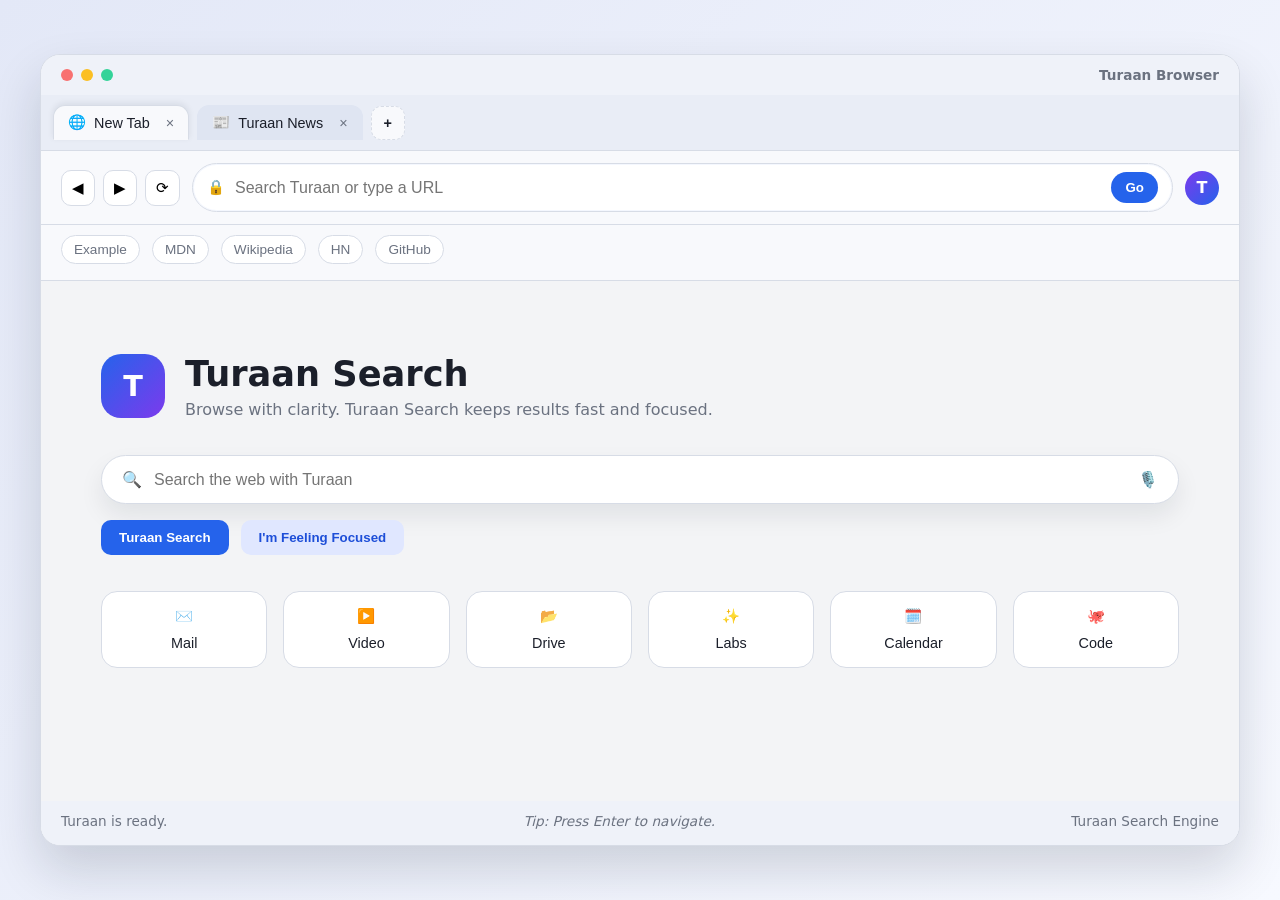
==== index.html @ 193fd41f "Add Turaan search results page" ====
<!DOCTYPE html>
<html lang="en">
  <head>
    <meta charset="UTF-8" />
    <meta name="viewport" content="width=device-width, initial-scale=1.0" />
    <title>Turaan Browser</title>
    <link rel="stylesheet" href="styles.css" />
  </head>
  <body>
    <div class="window">
      <header class="window__top">
        <div class="window__controls">
          <span class="control control--close" aria-hidden="true"></span>
          <span class="control control--min" aria-hidden="true"></span>
          <span class="control control--max" aria-hidden="true"></span>
        </div>
        <div class="window__title">Turaan Browser</div>
      </header>

      <section class="tabs">
        <button class="tab tab--active" data-action="newtab">
          <span class="tab__icon">🌐</span>
          <span>New Tab</span>
          <span class="tab__close">×</span>
        </button>
        <button class="tab">
          <span class="tab__icon">📰</span>
          <span>Turaan News</span>
          <span class="tab__close">×</span>
        </button>
        <button class="tab tab--add" aria-label="Add tab">+</button>
      </section>

      <section class="omnibox">
        <div class="omnibox__nav">
          <button class="icon-button" data-action="back" aria-label="Go back">
            ◀
          </button>
          <button class="icon-button" data-action="forward" aria-label="Go forward">
            ▶
          </button>
          <button class="icon-button" data-action="refresh" aria-label="Refresh">
            ⟳
          </button>
        </div>
        <div class="omnibox__input">
          <span class="omnibox__lock">🔒</span>
          <input
            id="address"
            name="address"
            type="text"
            autocomplete="off"
            spellcheck="false"
            placeholder="Search Turaan or type a URL"
          />
          <button class="omnibox__cta" type="button" data-action="go">
            Go
          </button>
        </div>
        <div class="omnibox__profile">
          <span class="profile">T</span>
        </div>
      </section>

      <section class="bookmarks">
        <button class="bookmark" data-url="https://example.com">Example</button>
        <button class="bookmark" data-url="https://developer.mozilla.org">
          MDN
        </button>
        <button class="bookmark" data-url="https://www.wikipedia.org">
          Wikipedia
        </button>
        <button class="bookmark" data-url="https://news.ycombinator.com">
          HN
        </button>
        <button class="bookmark" data-url="https://github.com">GitHub</button>
      </section>

      <main class="content">
        <section class="newtab" id="newtab">
          <div class="newtab__brand">
            <span class="brand__mark">T</span>
            <div>
              <h1>Turaan Search</h1>
              <p>Browse with clarity. Turaan Search keeps results fast and focused.</p>
            </div>
          </div>
          <form class="search" id="search-form">
            <div class="search__field">
              <span class="search__icon">🔍</span>
              <input
                id="search-input"
                type="text"
                placeholder="Search the web with Turaan"
                autocomplete="off"
              />
              <button class="search__mic" type="button" aria-label="Voice search">
                🎙️
              </button>
            </div>
            <div class="search__actions">
              <button class="button" type="submit">Turaan Search</button>
              <button class="button button--ghost" type="button">
                I'm Feeling Focused
              </button>
            </div>
          </form>
          <div class="shortcuts">
            <button class="shortcut" data-url="https://mail.google.com">
              <span>✉️</span>
              <span>Mail</span>
            </button>
            <button class="shortcut" data-url="https://www.youtube.com">
              <span>▶️</span>
              <span>Video</span>
            </button>
            <button class="shortcut" data-url="https://www.thedrive.com">
              <span>📂</span>
              <span>Drive</span>
            </button>
            <button class="shortcut" data-url="https://openai.com">
              <span>✨</span>
              <span>Labs</span>
            </button>
            <button class="shortcut" data-url="https://calendar.google.com">
              <span>🗓️</span>
              <span>Calendar</span>
            </button>
            <button class="shortcut" data-url="https://github.com">
              <span>🐙</span>
              <span>Code</span>
            </button>
          </div>
        </section>

        <iframe
          class="browser__frame"
          id="browser-frame"
          title="Turaan Browser Frame"
        ></iframe>
      </main>

      <footer class="statusbar">
        <span id="status">Turaan is ready.</span>
        <span class="statusbar__hint">Tip: Press Enter to navigate.</span>
        <span class="statusbar__note">Turaan Search Engine</span>
      </footer>
    </div>

    <script src="app.js"></script>
  </body>
</html>
---- styles.css ----
:root {
  color-scheme: light;
  font-family: "Inter", "Segoe UI", system-ui, sans-serif;
  --bg: #eef0f7;
  --window: #f8f9fc;
  --card: #ffffff;
  --text: #1b1f2a;
  --muted: #6b7280;
  --primary: #2563eb;
  --primary-dark: #1d4ed8;
  --accent: #7c3aed;
  --border: #d7dce6;
  --shadow: 0 24px 50px rgba(15, 23, 42, 0.16);
}

* {
  box-sizing: border-box;
  margin: 0;
  padding: 0;
}

body {
  background: linear-gradient(135deg, #e3e8f7, #f7f9ff);
  color: var(--text);
  min-height: 100vh;
  display: flex;
  align-items: center;
  justify-content: center;
  padding: 32px;
}

.window {
  width: min(1200px, 100%);
  background: var(--window);
  border-radius: 20px;
  box-shadow: var(--shadow);
  display: flex;
  flex-direction: column;
  overflow: hidden;
  border: 1px solid var(--border);
}

.window__top {
  display: flex;
  align-items: center;
  justify-content: space-between;
  padding: 12px 20px;
  background: #eff2f9;
}

.window__controls {
  display: flex;
  gap: 8px;
}

.control {
  width: 12px;
  height: 12px;
  border-radius: 50%;
  background: #d1d5db;
}

.control--close {
  background: #f87171;
}

.control--min {
  background: #fbbf24;
}

.control--max {
  background: #34d399;
}

.window__title {
  font-weight: 600;
  color: var(--muted);
  font-size: 0.85rem;
}

.tabs {
  display: flex;
  align-items: center;
  gap: 8px;
  padding: 10px 12px;
  background: #e9edf6;
  border-bottom: 1px solid var(--border);
}

.tab {
  border: 1px solid transparent;
  background: #dfe5f2;
  color: var(--text);
  padding: 8px 14px;
  border-radius: 12px 12px 0 0;
  display: inline-flex;
  align-items: center;
  gap: 8px;
  font-size: 0.9rem;
  cursor: pointer;
  transition: all 0.2s ease;
}

.tab__icon {
  font-size: 0.9rem;
}

.tab__close {
  color: var(--muted);
  margin-left: 8px;
}

.tab--active {
  background: var(--window);
  border-color: var(--border);
  border-bottom-color: var(--window);
  box-shadow: 0 -2px 6px rgba(15, 23, 42, 0.08);
}

.tab--add {
  padding: 8px 12px;
  border-radius: 10px;
  background: #f8f9fc;
  border: 1px dashed var(--border);
  font-weight: 600;
}

.omnibox {
  display: flex;
  align-items: center;
  gap: 12px;
  padding: 12px 20px;
  background: var(--window);
  border-bottom: 1px solid var(--border);
}

.omnibox__nav {
  display: flex;
  gap: 8px;
}

.icon-button {
  border: 1px solid var(--border);
  background: #fff;
  padding: 8px 10px;
  border-radius: 10px;
  font-size: 0.95rem;
  cursor: pointer;
  transition: all 0.2s ease;
}

.icon-button:hover {
  border-color: var(--primary);
  color: var(--primary);
  transform: translateY(-1px);
}

.omnibox__input {
  flex: 1;
  display: flex;
  align-items: center;
  gap: 10px;
  background: #ffffff;
  border: 1px solid var(--border);
  padding: 8px 14px;
  border-radius: 999px;
  box-shadow: inset 0 0 0 1px rgba(37, 99, 235, 0.05);
}

.omnibox__input input {
  flex: 1;
  border: none;
  background: transparent;
  font-size: 1rem;
  outline: none;
  color: var(--text);
}

.omnibox__lock {
  font-size: 0.9rem;
}

.omnibox__cta {
  border: none;
  background: var(--primary);
  color: white;
  padding: 8px 14px;
  border-radius: 999px;
  font-weight: 600;
  cursor: pointer;
  transition: background 0.2s ease;
}

.omnibox__cta:hover {
  background: var(--primary-dark);
}

.profile {
  width: 34px;
  height: 34px;
  border-radius: 50%;
  background: linear-gradient(135deg, var(--accent), var(--primary));
  color: white;
  display: grid;
  place-items: center;
  font-weight: 700;
}

.bookmarks {
  display: flex;
  flex-wrap: wrap;
  gap: 12px;
  padding: 10px 20px 16px;
  background: var(--window);
  border-bottom: 1px solid var(--border);
}

.bookmark {
  border: 1px solid var(--border);
  background: #fff;
  padding: 6px 12px;
  border-radius: 999px;
  font-size: 0.85rem;
  cursor: pointer;
  color: var(--muted);
  transition: all 0.2s ease;
}

.bookmark:hover {
  border-color: var(--primary);
  color: var(--primary);
}

.content {
  position: relative;
  background: #f3f4f6;
  min-height: 520px;
}

.newtab {
  padding: 72px 60px 80px;
  display: flex;
  flex-direction: column;
  gap: 36px;
}

.newtab.hidden {
  display: none;
}

.newtab__brand {
  display: flex;
  align-items: center;
  gap: 20px;
}

.brand__mark {
  width: 64px;
  height: 64px;
  border-radius: 20px;
  background: linear-gradient(135deg, var(--primary), var(--accent));
  color: white;
  display: grid;
  place-items: center;
  font-size: 1.8rem;
  font-weight: 700;
}

.newtab__brand h1 {
  font-size: 2.2rem;
}

.newtab__brand p {
  color: var(--muted);
  margin-top: 6px;
}

.search {
  display: flex;
  flex-direction: column;
  gap: 16px;
}

.search__field {
  display: flex;
  align-items: center;
  gap: 12px;
  background: white;
  border: 1px solid var(--border);
  border-radius: 999px;
  padding: 14px 20px;
  box-shadow: 0 12px 24px rgba(15, 23, 42, 0.08);
}

.search__field input {
  flex: 1;
  border: none;
  background: transparent;
  font-size: 1rem;
  outline: none;
}

.search__icon {
  font-size: 1rem;
}

.search__mic {
  border: none;
  background: transparent;
  font-size: 1rem;
  cursor: pointer;
}

.search__actions {
  display: flex;
  gap: 12px;
}

.button {
  border: none;
  background: var(--primary);
  color: white;
  padding: 10px 18px;
  border-radius: 10px;
  font-weight: 600;
  cursor: pointer;
  transition: background 0.2s ease;
}

.button:hover {
  background: var(--primary-dark);
}

.button--ghost {
  background: #e0e7ff;
  color: var(--primary-dark);
}

.shortcuts {
  display: grid;
  grid-template-columns: repeat(auto-fit, minmax(120px, 1fr));
  gap: 16px;
}

.shortcut {
  border: 1px solid var(--border);
  background: white;
  border-radius: 16px;
  padding: 16px;
  display: flex;
  flex-direction: column;
  align-items: center;
  gap: 10px;
  font-size: 0.9rem;
  cursor: pointer;
  color: var(--text);
  transition: all 0.2s ease;
}

.shortcut:hover {
  border-color: var(--primary);
  color: var(--primary);
  transform: translateY(-2px);
}

.browser__frame {
  width: 100%;
  height: 600px;
  border: none;
  background: #fff;
  display: none;
}

.browser__frame.visible {
  display: block;
}

.statusbar {
  display: flex;
  flex-wrap: wrap;
  justify-content: space-between;
  gap: 8px;
  padding: 12px 20px 16px;
  font-size: 0.85rem;
  color: var(--muted);
  background: #eff2f9;
}

.statusbar__hint {
  font-style: italic;
}

.statusbar__note {
  color: var(--muted);
}

.search-page {
  min-height: 100vh;
  display: flex;
  align-items: flex-start;
  justify-content: center;
  padding: 48px 24px;
  background: #f8fafc;
  color: var(--text);
}

.search-page__card {
  width: min(900px, 100%);
  background: white;
  border: 1px solid var(--border);
  border-radius: 20px;
  padding: 32px;
  box-shadow: 0 18px 36px rgba(15, 23, 42, 0.08);
}

.search-page__header {
  display: flex;
  flex-direction: column;
  gap: 12px;
  margin-bottom: 24px;
}

.search-page__title {
  font-size: 1.6rem;
  font-weight: 700;
}

.search-page__query {
  color: var(--muted);
}

.results {
  display: grid;
  gap: 18px;
}

.result {
  padding: 16px;
  border-radius: 14px;
  border: 1px solid var(--border);
  background: #f8fafc;
}

.result a {
  color: var(--primary);
  font-weight: 600;
  text-decoration: none;
}

.result a:hover {
  text-decoration: underline;
}

.result__url {
  font-size: 0.8rem;
  color: var(--muted);
  margin-top: 6px;
}

.search-page__actions {
  margin-top: 24px;
  display: flex;
  flex-wrap: wrap;
  gap: 12px;
}

.search-page__actions .button {
  text-decoration: none;
  display: inline-flex;
  align-items: center;
  justify-content: center;
}

@media (max-width: 900px) {
  .omnibox {
    flex-direction: column;
    align-items: stretch;
  }

  .omnibox__profile {
    align-self: flex-end;
  }

  .newtab {
    padding: 48px 32px 64px;
  }
}

@media (max-width: 700px) {
  .tabs {
    overflow-x: auto;
  }

  .newtab__brand {
    flex-direction: column;
    align-items: flex-start;
  }

  .search__actions {
    flex-direction: column;
    align-items: stretch;
  }
}
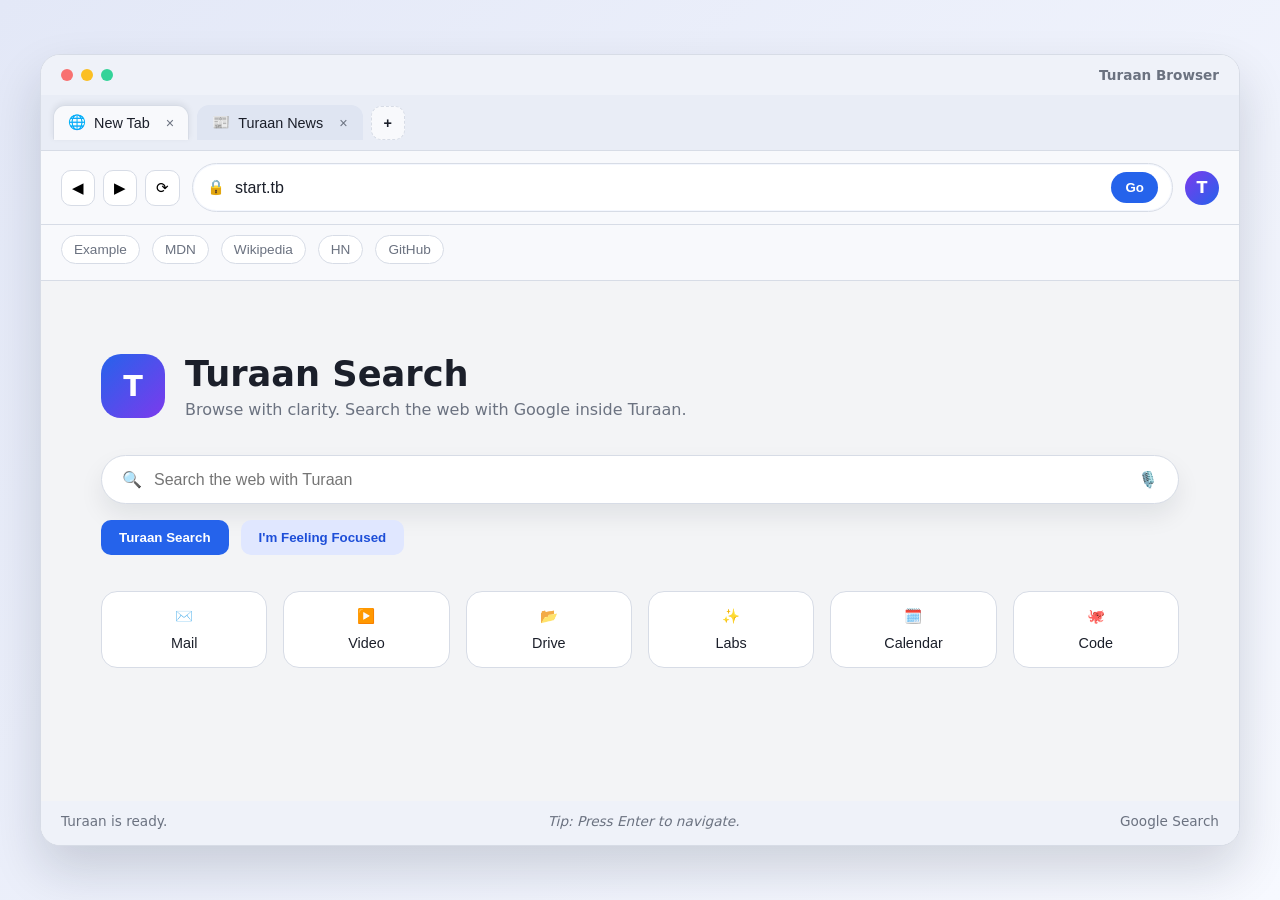
==== commit dc0e5415: "Switch Turaan search to Google and add start.tb" ====
--- a/index.html
+++ b/index.html
@@ -82,7 +82,7 @@
             <span class="brand__mark">T</span>
             <div>
               <h1>Turaan Search</h1>
-              <p>Browse with clarity. Turaan Search keeps results fast and focused.</p>
+              <p>Browse with clarity. Search the web with Google inside Turaan.</p>
             </div>
           </div>
           <form class="search" id="search-form">
@@ -143,7 +143,7 @@
       <footer class="statusbar">
         <span id="status">Turaan is ready.</span>
         <span class="statusbar__hint">Tip: Press Enter to navigate.</span>
-        <span class="statusbar__note">Turaan Search Engine</span>
+        <span class="statusbar__note">Google Search</span>
       </footer>
     </div>
 
--- a/styles.css
+++ b/styles.css
@@ -394,83 +394,6 @@
   color: var(--muted);
 }
 
-.search-page {
-  min-height: 100vh;
-  display: flex;
-  align-items: flex-start;
-  justify-content: center;
-  padding: 48px 24px;
-  background: #f8fafc;
-  color: var(--text);
-}
-
-.search-page__card {
-  width: min(900px, 100%);
-  background: white;
-  border: 1px solid var(--border);
-  border-radius: 20px;
-  padding: 32px;
-  box-shadow: 0 18px 36px rgba(15, 23, 42, 0.08);
-}
-
-.search-page__header {
-  display: flex;
-  flex-direction: column;
-  gap: 12px;
-  margin-bottom: 24px;
-}
-
-.search-page__title {
-  font-size: 1.6rem;
-  font-weight: 700;
-}
-
-.search-page__query {
-  color: var(--muted);
-}
-
-.results {
-  display: grid;
-  gap: 18px;
-}
-
-.result {
-  padding: 16px;
-  border-radius: 14px;
-  border: 1px solid var(--border);
-  background: #f8fafc;
-}
-
-.result a {
-  color: var(--primary);
-  font-weight: 600;
-  text-decoration: none;
-}
-
-.result a:hover {
-  text-decoration: underline;
-}
-
-.result__url {
-  font-size: 0.8rem;
-  color: var(--muted);
-  margin-top: 6px;
-}
-
-.search-page__actions {
-  margin-top: 24px;
-  display: flex;
-  flex-wrap: wrap;
-  gap: 12px;
-}
-
-.search-page__actions .button {
-  text-decoration: none;
-  display: inline-flex;
-  align-items: center;
-  justify-content: center;
-}
-
 @media (max-width: 900px) {
   .omnibox {
     flex-direction: column;
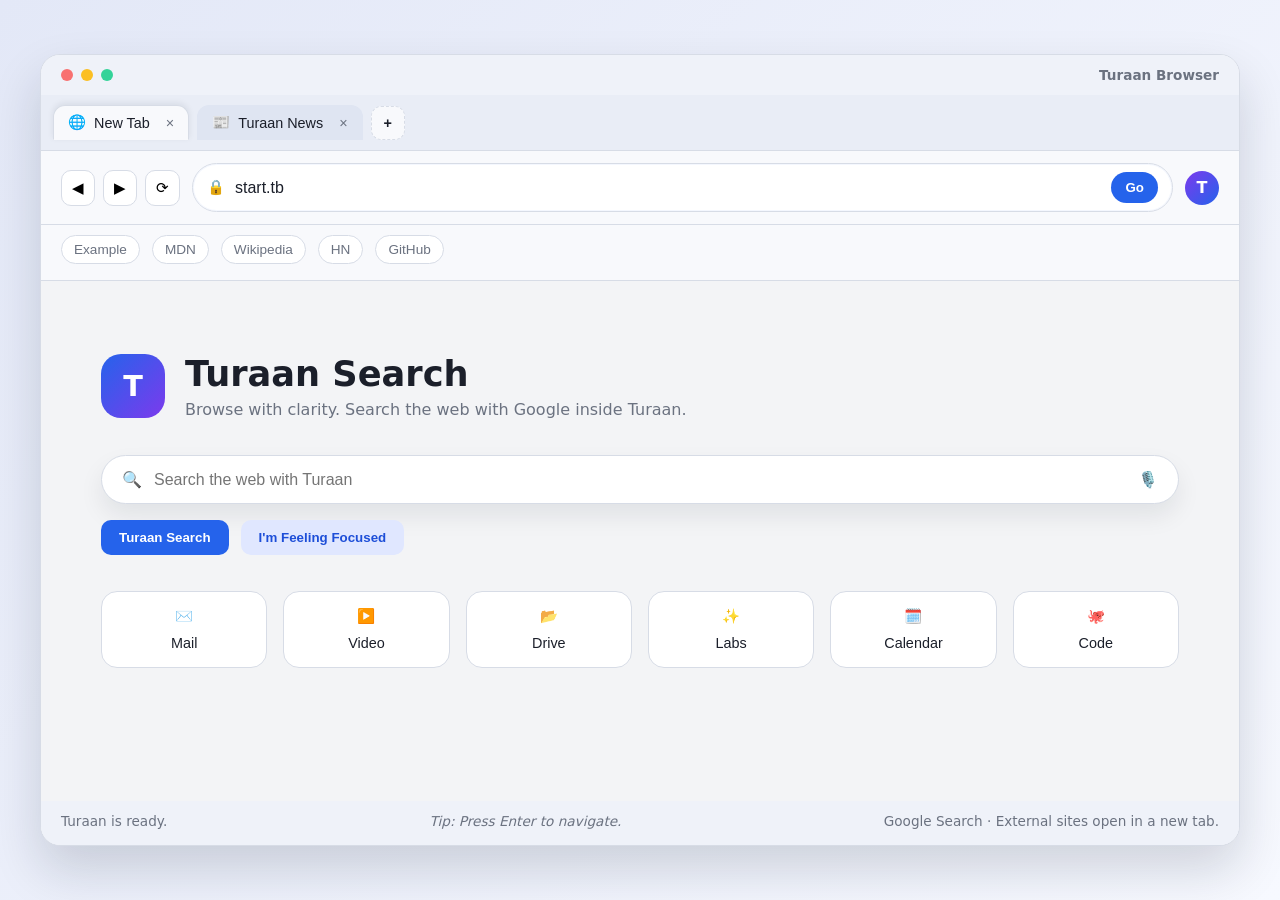
==== commit 60ed8064: "Open external sites in new tabs" ====
--- a/index.html
+++ b/index.html
@@ -143,7 +143,7 @@
       <footer class="statusbar">
         <span id="status">Turaan is ready.</span>
         <span class="statusbar__hint">Tip: Press Enter to navigate.</span>
-        <span class="statusbar__note">Google Search</span>
+        <span class="statusbar__note">Google Search · External sites open in a new tab.</span>
       </footer>
     </div>
 
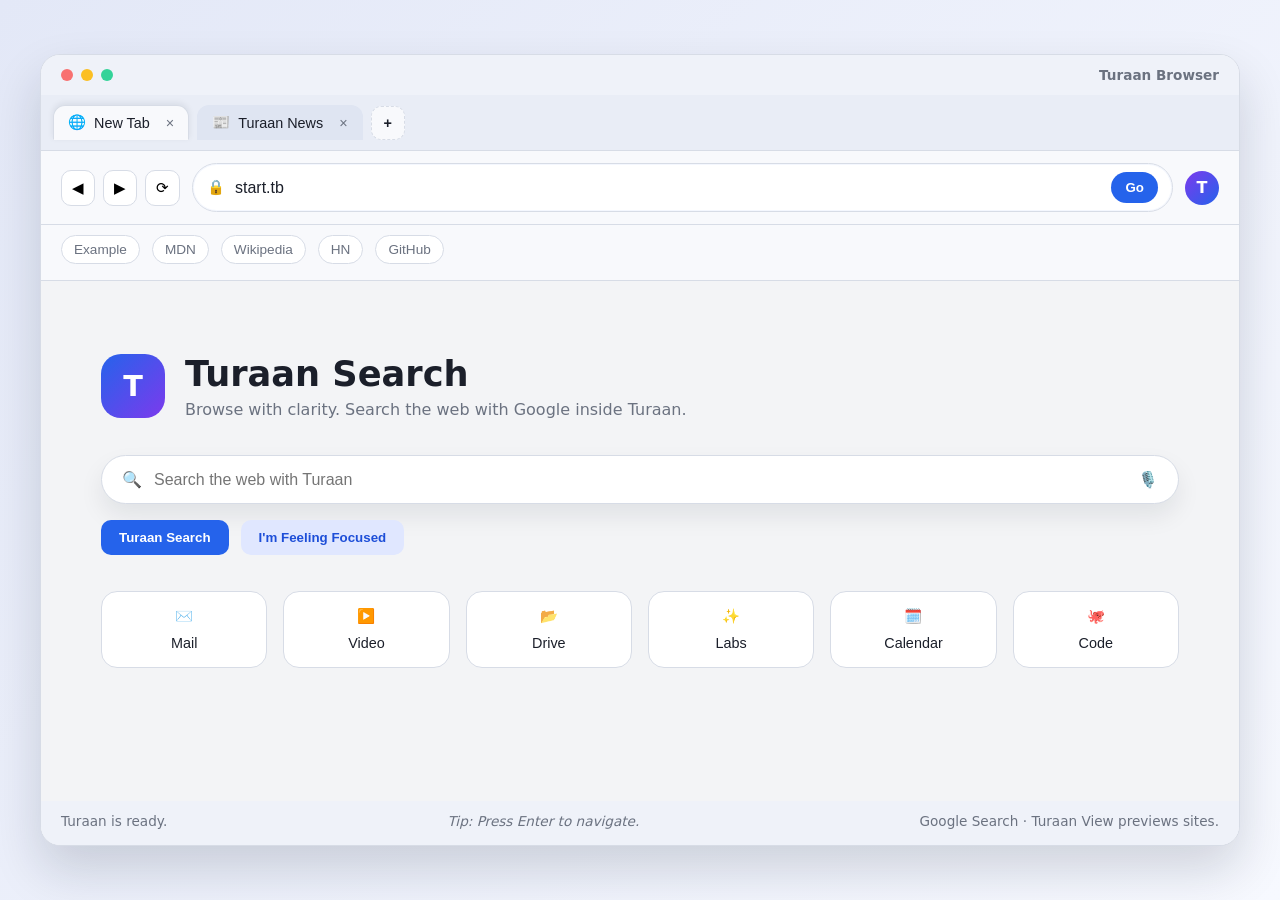
==== commit 02a04704: "Add Turaan View preview for external sites" ====
--- a/index.html
+++ b/index.html
@@ -18,12 +18,12 @@
       </header>
 
       <section class="tabs">
-        <button class="tab tab--active" data-action="newtab">
+        <button class="tab tab--active" data-action="newtab" data-tab="newtab">
           <span class="tab__icon">🌐</span>
           <span>New Tab</span>
           <span class="tab__close">×</span>
         </button>
-        <button class="tab">
+        <button class="tab" data-action="news" data-tab="news">
           <span class="tab__icon">📰</span>
           <span>Turaan News</span>
           <span class="tab__close">×</span>
@@ -132,7 +132,68 @@
             </button>
           </div>
         </section>
-
+        <section class="news hidden" id="news">
+          <header class="news__header">
+            <h1>Turaan News</h1>
+            <p>Top stories curated for the Turaan start experience.</p>
+          </header>
+          <div class="news__grid">
+            <article class="news__card">
+              <span class="news__tag">Tech</span>
+              <h2>AI labs announce new model updates</h2>
+              <p>
+                Researchers share breakthroughs in efficiency, speed, and safety
+                across new releases.
+              </p>
+              <a href="https://news.ycombinator.com" target="_blank" rel="noreferrer">
+                Read on HN →
+              </a>
+            </article>
+            <article class="news__card">
+              <span class="news__tag">Productivity</span>
+              <h2>Designers embrace calmer workspaces</h2>
+              <p>
+                Minimal UI trends help teams stay focused while juggling multiple
+                projects.
+              </p>
+              <a href="https://www.theverge.com" target="_blank" rel="noreferrer">
+                Read on The Verge →
+              </a>
+            </article>
+            <article class="news__card">
+              <span class="news__tag">Business</span>
+              <h2>Startups keep shipping with lean teams</h2>
+              <p>
+                Founders share tactics for staying nimble while scaling products
+                globally.
+              </p>
+              <a href="https://www.bloomberg.com" target="_blank" rel="noreferrer">
+                Read on Bloomberg →
+              </a>
+            </article>
+            <article class="news__card">
+              <span class="news__tag">Science</span>
+              <h2>Space telescopes capture vivid new imagery</h2>
+              <p>
+                Fresh observations reveal stunning details about distant systems
+                and galaxies.
+              </p>
+              <a href="https://www.nasa.gov" target="_blank" rel="noreferrer">
+                Read on NASA →
+              </a>
+            </article>
+          </div>
+        </section>
+
+        <div class="viewer hidden" id="viewer">
+          <div class="viewer__info">
+            <span class="viewer__label">Turaan View</span>
+            <span class="viewer__url" id="viewer-url">start.tb</span>
+          </div>
+          <button class="viewer__button" id="viewer-open" type="button">
+            Open in new tab
+          </button>
+        </div>
         <iframe
           class="browser__frame"
           id="browser-frame"
@@ -143,7 +204,7 @@
       <footer class="statusbar">
         <span id="status">Turaan is ready.</span>
         <span class="statusbar__hint">Tip: Press Enter to navigate.</span>
-        <span class="statusbar__note">Google Search · External sites open in a new tab.</span>
+        <span class="statusbar__note">Google Search · Turaan View previews sites.</span>
       </footer>
     </div>
 
--- a/styles.css
+++ b/styles.css
@@ -248,6 +248,61 @@
   display: none;
 }
 
+.news {
+  padding: 64px 60px 80px;
+  display: flex;
+  flex-direction: column;
+  gap: 28px;
+}
+
+.news.hidden {
+  display: none;
+}
+
+.news__header h1 {
+  font-size: 2rem;
+  margin-bottom: 8px;
+}
+
+.news__header p {
+  color: var(--muted);
+}
+
+.news__grid {
+  display: grid;
+  grid-template-columns: repeat(auto-fit, minmax(240px, 1fr));
+  gap: 18px;
+}
+
+.news__card {
+  background: white;
+  border: 1px solid var(--border);
+  border-radius: 16px;
+  padding: 18px;
+  display: flex;
+  flex-direction: column;
+  gap: 10px;
+  box-shadow: 0 10px 20px rgba(15, 23, 42, 0.06);
+}
+
+.news__tag {
+  font-size: 0.75rem;
+  text-transform: uppercase;
+  letter-spacing: 0.08em;
+  color: var(--primary);
+  font-weight: 600;
+}
+
+.news__card a {
+  color: var(--primary);
+  font-weight: 600;
+  text-decoration: none;
+}
+
+.news__card a:hover {
+  text-decoration: underline;
+}
+
 .newtab__brand {
   display: flex;
   align-items: center;
@@ -375,6 +430,53 @@
   display: block;
 }
 
+.viewer {
+  display: flex;
+  align-items: center;
+  justify-content: space-between;
+  gap: 12px;
+  padding: 12px 20px;
+  border-bottom: 1px solid var(--border);
+  background: #f8fafc;
+  font-size: 0.9rem;
+}
+
+.viewer.hidden {
+  display: none;
+}
+
+.viewer__info {
+  display: flex;
+  flex-direction: column;
+  gap: 4px;
+}
+
+.viewer__label {
+  font-weight: 600;
+  color: var(--text);
+}
+
+.viewer__url {
+  color: var(--muted);
+  word-break: break-all;
+}
+
+.viewer__button {
+  border: 1px solid var(--border);
+  background: white;
+  padding: 8px 14px;
+  border-radius: 999px;
+  font-weight: 600;
+  cursor: pointer;
+  color: var(--primary);
+  transition: all 0.2s ease;
+}
+
+.viewer__button:hover {
+  border-color: var(--primary);
+  background: #eef2ff;
+}
+
 .statusbar {
   display: flex;
   flex-wrap: wrap;
@@ -407,6 +509,10 @@
   .newtab {
     padding: 48px 32px 64px;
   }
+
+  .news {
+    padding: 48px 32px 64px;
+  }
 }
 
 @media (max-width: 700px) {
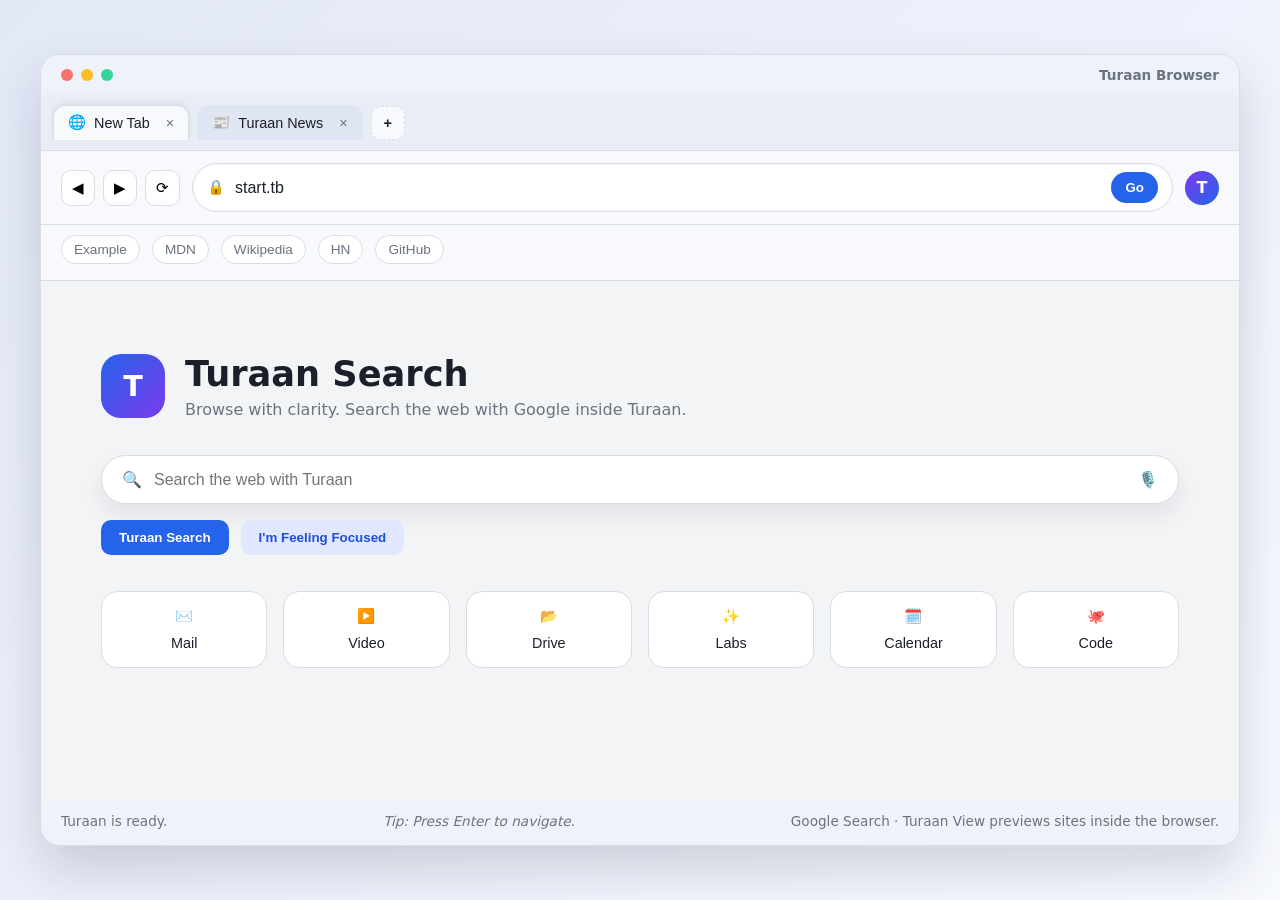
==== commit f7ae4336: "Keep navigation inside Turaan View" ====
--- a/index.html
+++ b/index.html
@@ -191,7 +191,7 @@
             <span class="viewer__url" id="viewer-url">start.tb</span>
           </div>
           <button class="viewer__button" id="viewer-open" type="button">
-            Open in new tab
+            Copy link
           </button>
         </div>
         <iframe
@@ -204,7 +204,7 @@
       <footer class="statusbar">
         <span id="status">Turaan is ready.</span>
         <span class="statusbar__hint">Tip: Press Enter to navigate.</span>
-        <span class="statusbar__note">Google Search · Turaan View previews sites.</span>
+        <span class="statusbar__note">Google Search · Turaan View previews sites inside the browser.</span>
       </footer>
     </div>
 
